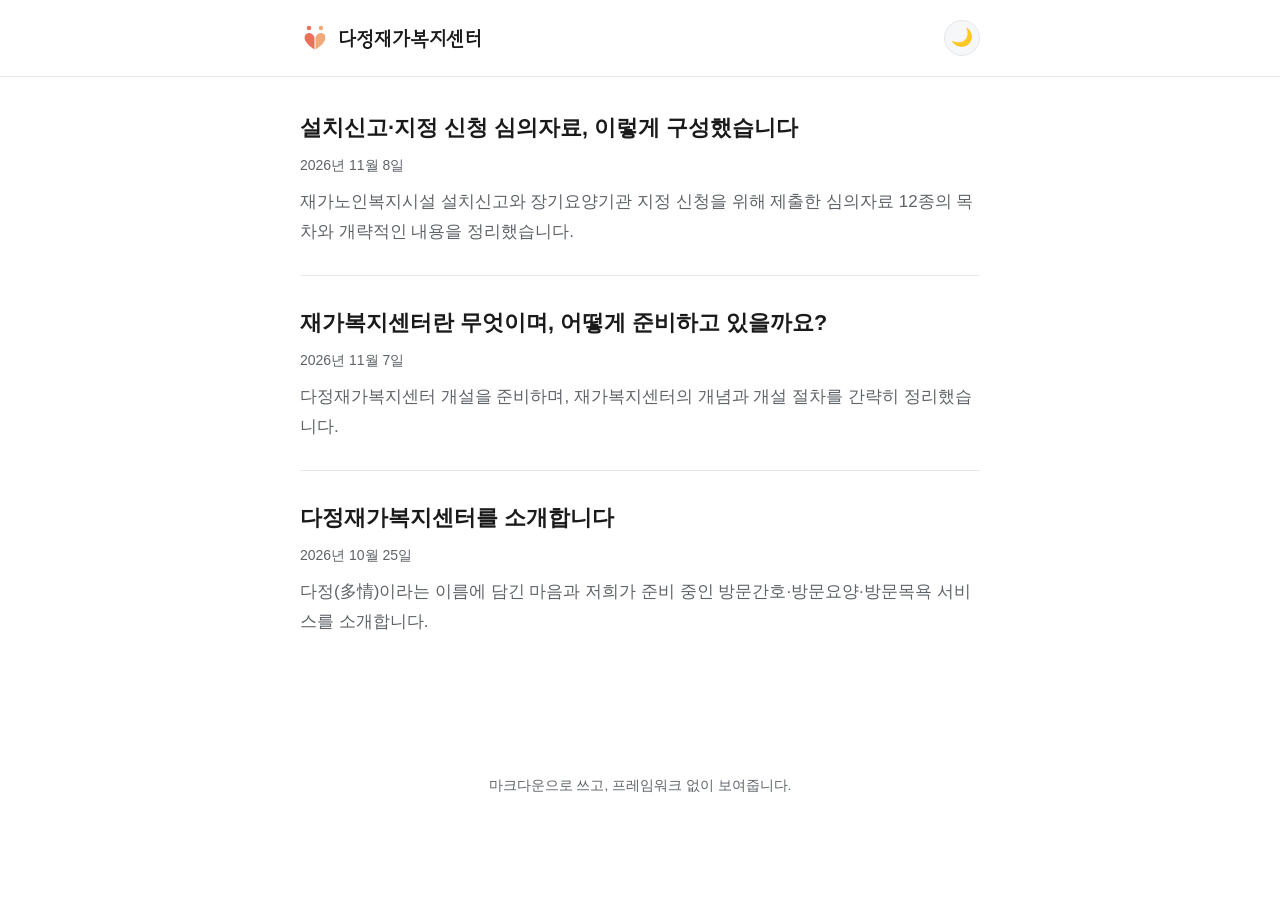
==== index.html @ 91fea153 "블로그초기버전완성 Co-Authored-By: Claude Sonnet 5 <noreply@anthropic.com>" ====
<!DOCTYPE html>
<html lang="ko">
<head>
<meta charset="UTF-8">
<meta name="viewport" content="width=device-width, initial-scale=1.0">
<title>다정재가복지센터</title>
<link rel="stylesheet" href="https://fonts.googleapis.com/css2?family=Gowun+Dodum&display=swap">
<link rel="stylesheet" href="css/style.css">
<script src="js/theme.js"></script>
</head>
<body>
  <header class="site-header">
    <div class="site-header-inner">
      <a class="site-title" href="index.html">
        <svg class="site-logo" width="30" height="30" viewBox="0 0 120 120" role="img" aria-label="하트를 반씩 나눈 두 사람">
          <circle cx="36" cy="20" r="9" fill="#E8735A"/>
          <circle cx="84" cy="20" r="9" fill="#F2A97A"/>
          <path d="M58 106 L58 58 C54 46 46 40 36 40 C20 40 14 58 22 72 C28 84 42 96 58 106Z" fill="#E8735A"/>
          <path d="M62 106 L62 58 C66 46 74 40 84 40 C100 40 106 58 98 72 C92 84 78 96 62 106Z" fill="#F2A97A"/>
        </svg>
        <span>다정재가복지센터</span>
      </a>
      <button class="theme-toggle" data-theme-toggle aria-label="다크 모드로 전환">🌙</button>
    </div>
  </header>

  <main>
    <ul class="post-list" id="post-list">
      <p class="empty-state">글을 불러오는 중...</p>
    </ul>
  </main>

  <footer class="site-footer">
    <p>마크다운으로 쓰고, 프레임워크 없이 보여줍니다.</p>
  </footer>

  <script src="js/list.js"></script>
</body>
</html>
---- css/style.css ----
:root {
  --bg: #ffffff;
  --bg-elevated: #f6f7f8;
  --text: #1a1a1a;
  --text-muted: #5f6368;
  --border: #e5e7eb;
  --accent: #2563eb;
  --accent-hover: #1d4ed8;
  --code-bg: #f1f2f4;

  --font-sans: -apple-system, BlinkMacSystemFont, "Segoe UI", "Malgun Gothic", Roboto, Helvetica, Arial, sans-serif;
  --font-mono: "SFMono-Regular", Consolas, "Liberation Mono", Menlo, monospace;

  color-scheme: light;
}

:root[data-theme="dark"] {
  --bg: #15171a;
  --bg-elevated: #1c1f23;
  --text: #e8e9ea;
  --text-muted: #9aa0a6;
  --border: #2a2d31;
  --accent: #60a5fa;
  --accent-hover: #93c5fd;
  --code-bg: #1f2227;

  color-scheme: dark;
}

* {
  box-sizing: border-box;
}

html, body {
  margin: 0;
  padding: 0;
}

body {
  background: var(--bg);
  color: var(--text);
  font-family: var(--font-sans);
  line-height: 1.75;
  font-size: 17px;
  -webkit-font-smoothing: antialiased;
  transition: background-color 0.2s ease, color 0.2s ease;
}

a {
  color: var(--accent);
  text-decoration: none;
}

a:hover {
  color: var(--accent-hover);
  text-decoration: underline;
}

.site-header {
  border-bottom: 1px solid var(--border);
}

.site-header-inner {
  max-width: 720px;
  margin: 0 auto;
  padding: 1.25rem 1.25rem;
  display: flex;
  align-items: center;
  justify-content: space-between;
}

.site-title {
  display: flex;
  align-items: center;
  gap: 0.5rem;
  font-family: 'Gowun Dodum', var(--font-sans);
  font-size: 1.25rem;
  font-weight: 700;
  color: var(--text);
}

.site-title:hover {
  text-decoration: none;
  color: var(--text);
}

.site-logo {
  flex-shrink: 0;
}

.theme-toggle {
  border: 1px solid var(--border);
  background: var(--bg-elevated);
  color: var(--text);
  border-radius: 999px;
  width: 2.25rem;
  height: 2.25rem;
  display: flex;
  align-items: center;
  justify-content: center;
  cursor: pointer;
  font-size: 1.1rem;
  line-height: 1;
}

.theme-toggle:hover {
  border-color: var(--accent);
}

main {
  max-width: 720px;
  margin: 0 auto;
  padding: 2rem 1.25rem 4rem;
}

/* 글 목록 */
.post-list {
  list-style: none;
  margin: 0;
  padding: 0;
  display: flex;
  flex-direction: column;
  gap: 1.75rem;
}

.post-card {
  padding-bottom: 1.75rem;
  border-bottom: 1px solid var(--border);
}

.post-card:last-child {
  border-bottom: none;
}

.post-card-title {
  margin: 0 0 0.4rem;
  font-size: 1.35rem;
}

.post-card-title a {
  color: var(--text);
}

.post-card-meta {
  color: var(--text-muted);
  font-size: 0.875rem;
  margin: 0 0 0.6rem;
}

.post-card-summary {
  margin: 0;
  color: var(--text-muted);
}

.empty-state, .error-state {
  color: var(--text-muted);
  padding: 2rem 0;
}

/* 글 상세 */
.post-header {
  margin-bottom: 2rem;
}

.back-link {
  display: inline-block;
  margin-bottom: 1.5rem;
  font-size: 0.9rem;
  color: var(--text-muted);
}

.post-title {
  font-size: 2rem;
  line-height: 1.3;
  margin: 0 0 0.5rem;
}

.post-meta {
  color: var(--text-muted);
  font-size: 0.9rem;
}

.post-content h1,
.post-content h2,
.post-content h3 {
  line-height: 1.4;
  margin-top: 2em;
  margin-bottom: 0.6em;
}

.post-content h1:first-child,
.post-content h2:first-child,
.post-content h3:first-child {
  margin-top: 0;
}

.post-content p {
  margin: 0 0 1.2em;
}

.post-content ul,
.post-content ol {
  margin: 0 0 1.2em;
  padding-left: 1.4em;
}

.post-content li {
  margin-bottom: 0.4em;
}

.post-content blockquote {
  margin: 0 0 1.2em;
  padding: 0.2em 1.2em;
  border-left: 3px solid var(--accent);
  color: var(--text-muted);
}

.post-content code {
  background: var(--code-bg);
  font-family: var(--font-mono);
  font-size: 0.9em;
  padding: 0.15em 0.4em;
  border-radius: 4px;
}

.post-content pre {
  background: var(--code-bg);
  padding: 1rem 1.2rem;
  border-radius: 8px;
  overflow-x: auto;
  margin: 0 0 1.2em;
}

.post-content pre code {
  background: none;
  padding: 0;
  font-size: 0.9em;
}

.post-content hr {
  border: none;
  border-top: 1px solid var(--border);
  margin: 2em 0;
}

.post-content img {
  display: block;
  max-width: 100%;
  margin: 0 auto 1.2em;
  border-radius: 8px;
}

.post-content iframe {
  display: block;
  width: 100%;
  max-width: 100%;
  margin: 0 0 0.6em;
}

.post-content .feature-grid {
  display: grid;
  grid-template-columns: repeat(auto-fit, minmax(150px, 1fr));
  gap: 1rem;
  margin: 0 0 1.5em;
}

.post-content .feature-card {
  background: var(--bg-elevated);
  border: 1px solid var(--border);
  border-radius: 12px;
  padding: 1.1rem 1rem;
  text-align: center;
}

.post-content .feature-card .feature-icon {
  font-size: 1.8rem;
  display: block;
  margin-bottom: 0.4rem;
}

.post-content .feature-card .feature-label {
  font-weight: 700;
}

.site-footer {
  text-align: center;
  color: var(--text-muted);
  font-size: 0.85rem;
  padding: 2rem 1.25rem 3rem;
}

/* 모바일 */
@media (max-width: 480px) {
  body {
    font-size: 16px;
  }

  .site-header-inner {
    padding: 1rem;
  }

  main {
    padding: 1.5rem 1rem 3rem;
  }

  .post-title {
    font-size: 1.6rem;
  }

  .post-card-title {
    font-size: 1.15rem;
  }
}
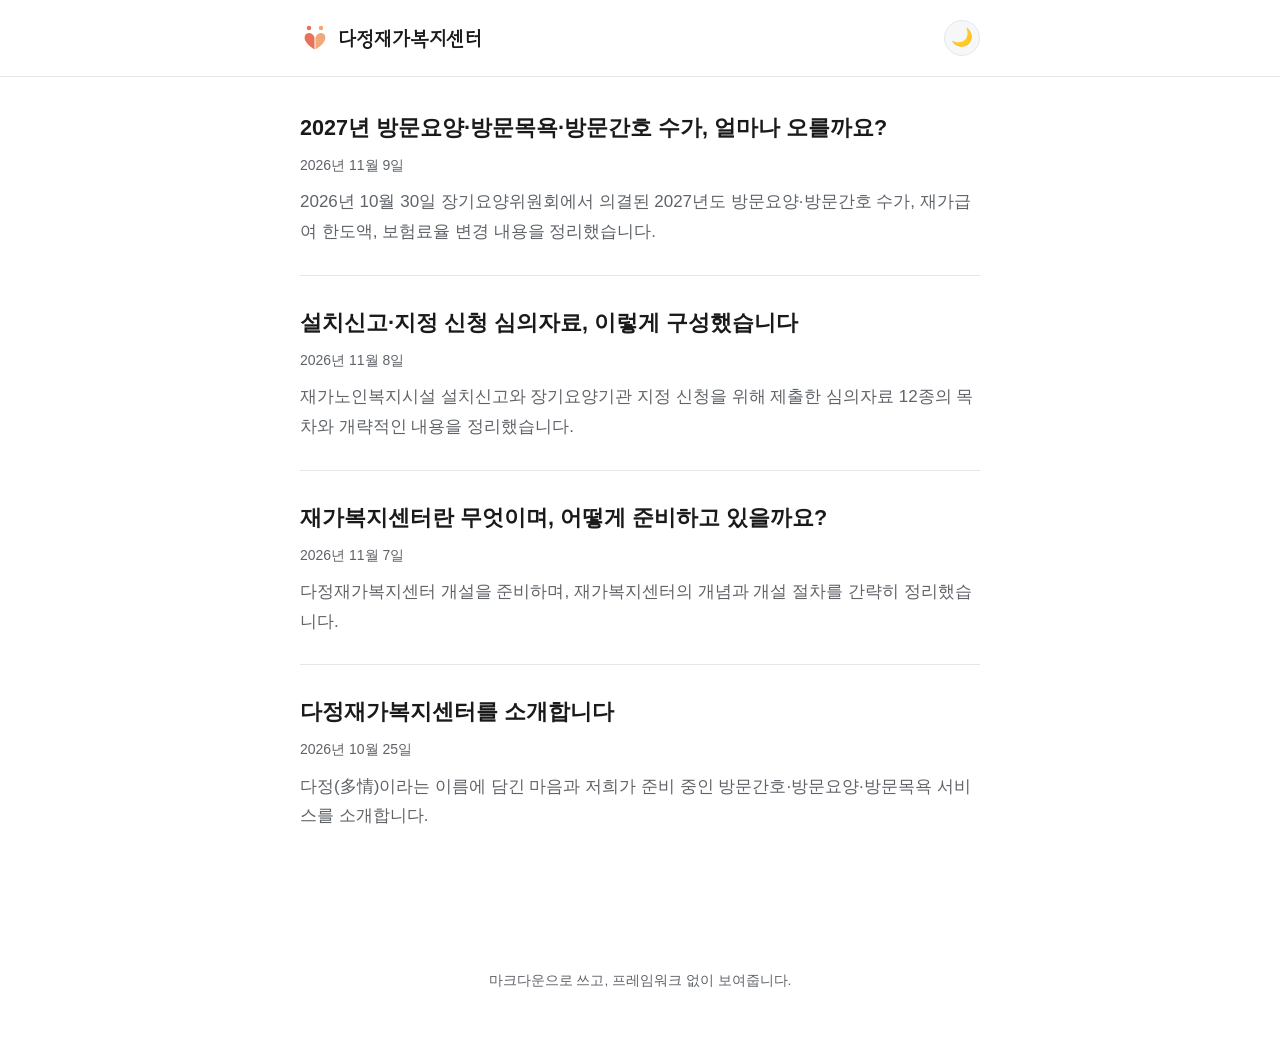
==== commit 01414334: "네이버 서치어드바이저 소유확인 메타태그 추가 Co-Authored-By: Claude Sonnet 5 <noreply@anthropic.com>" ====
--- a/index.html
+++ b/index.html
@@ -3,6 +3,7 @@
 <head>
 <meta charset="UTF-8">
 <meta name="viewport" content="width=device-width, initial-scale=1.0">
+<meta name="naver-site-verification" content="782ce97cec782007a6b8e9a073f89175bdb69049" />
 <title>다정재가복지센터</title>
 <link rel="stylesheet" href="https://fonts.googleapis.com/css2?family=Gowun+Dodum&display=swap">
 <link rel="stylesheet" href="css/style.css">
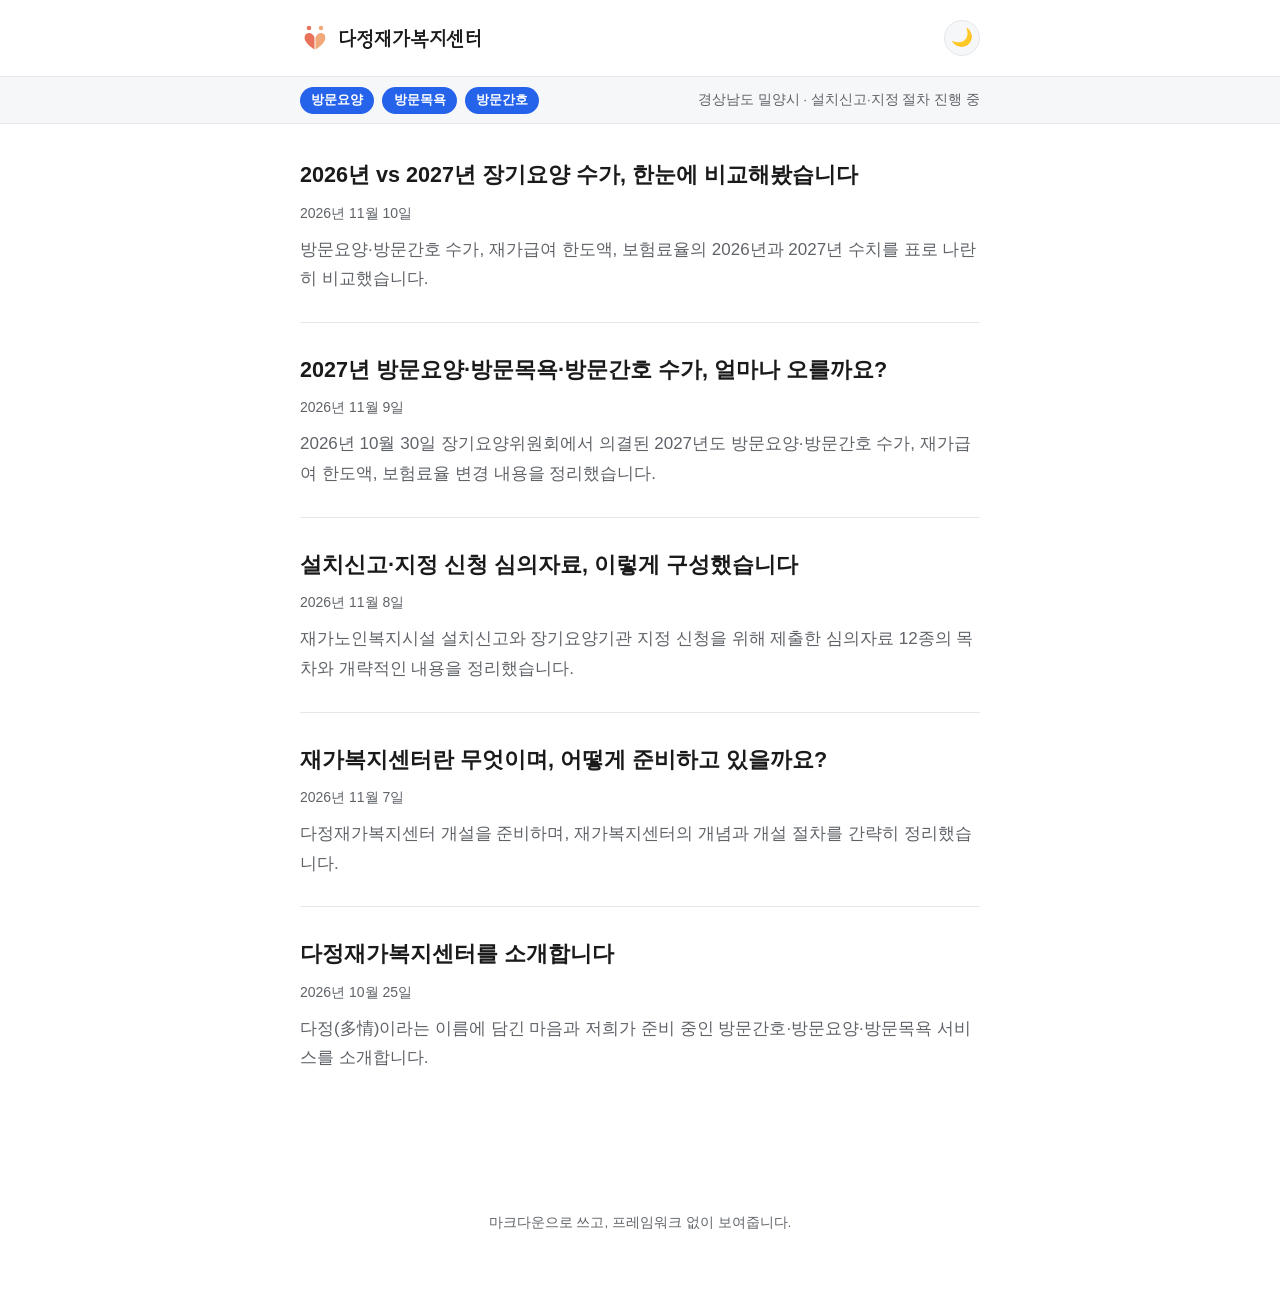
==== commit ec5a0983: "서비스 태그 배지 스트립 추가, 글 목록 썸네일 지원 Co-Authored-By: Claude Sonnet 5 <noreply@anthropic.com>" ====
--- a/index.html
+++ b/index.html
@@ -25,6 +25,15 @@
     </div>
   </header>
 
+  <div class="service-strip">
+    <div class="service-strip-inner">
+      <span class="service-tag">방문요양</span>
+      <span class="service-tag">방문목욕</span>
+      <span class="service-tag">방문간호</span>
+      <span class="service-strip-status">경상남도 밀양시 · 설치신고·지정 절차 진행 중</span>
+    </div>
+  </div>
+
   <main>
     <ul class="post-list" id="post-list">
       <p class="empty-state">글을 불러오는 중...</p>
--- a/css/style.css
+++ b/css/style.css
@@ -107,6 +107,37 @@
   border-color: var(--accent);
 }
 
+.service-strip {
+  background: var(--bg-elevated);
+  border-bottom: 1px solid var(--border);
+}
+
+.service-strip-inner {
+  max-width: 720px;
+  margin: 0 auto;
+  padding: 0.6rem 1.25rem;
+  display: flex;
+  flex-wrap: wrap;
+  align-items: center;
+  gap: 0.5rem;
+  font-size: 0.85rem;
+}
+
+.service-tag {
+  background: var(--accent);
+  color: #fff;
+  border-radius: 999px;
+  padding: 0.15rem 0.7rem;
+  font-weight: 600;
+  font-size: 0.8rem;
+  white-space: nowrap;
+}
+
+.service-strip-status {
+  color: var(--text-muted);
+  margin-left: auto;
+}
+
 main {
   max-width: 720px;
   margin: 0 auto;
@@ -130,6 +161,19 @@
 
 .post-card:last-child {
   border-bottom: none;
+}
+
+.post-card-thumb-link {
+  display: block;
+  margin-bottom: 0.8rem;
+}
+
+.post-card-thumb {
+  display: block;
+  width: 100%;
+  aspect-ratio: 16 / 9;
+  object-fit: cover;
+  border-radius: 10px;
 }
 
 .post-card-title {
@@ -282,6 +326,28 @@
   font-weight: 700;
 }
 
+.post-content table {
+  display: block;
+  overflow-x: auto;
+  width: 100%;
+  border-collapse: collapse;
+  margin: 0 0 1.5em;
+  font-size: 0.92em;
+  white-space: nowrap;
+}
+
+.post-content th,
+.post-content td {
+  border: 1px solid var(--border);
+  padding: 0.55rem 0.7rem;
+  text-align: left;
+}
+
+.post-content th {
+  background: var(--bg-elevated);
+  font-weight: 700;
+}
+
 .site-footer {
   text-align: center;
   color: var(--text-muted);
@@ -310,4 +376,9 @@
   .post-card-title {
     font-size: 1.15rem;
   }
-}
+
+  .service-strip-status {
+    margin-left: 0;
+    width: 100%;
+  }
+}
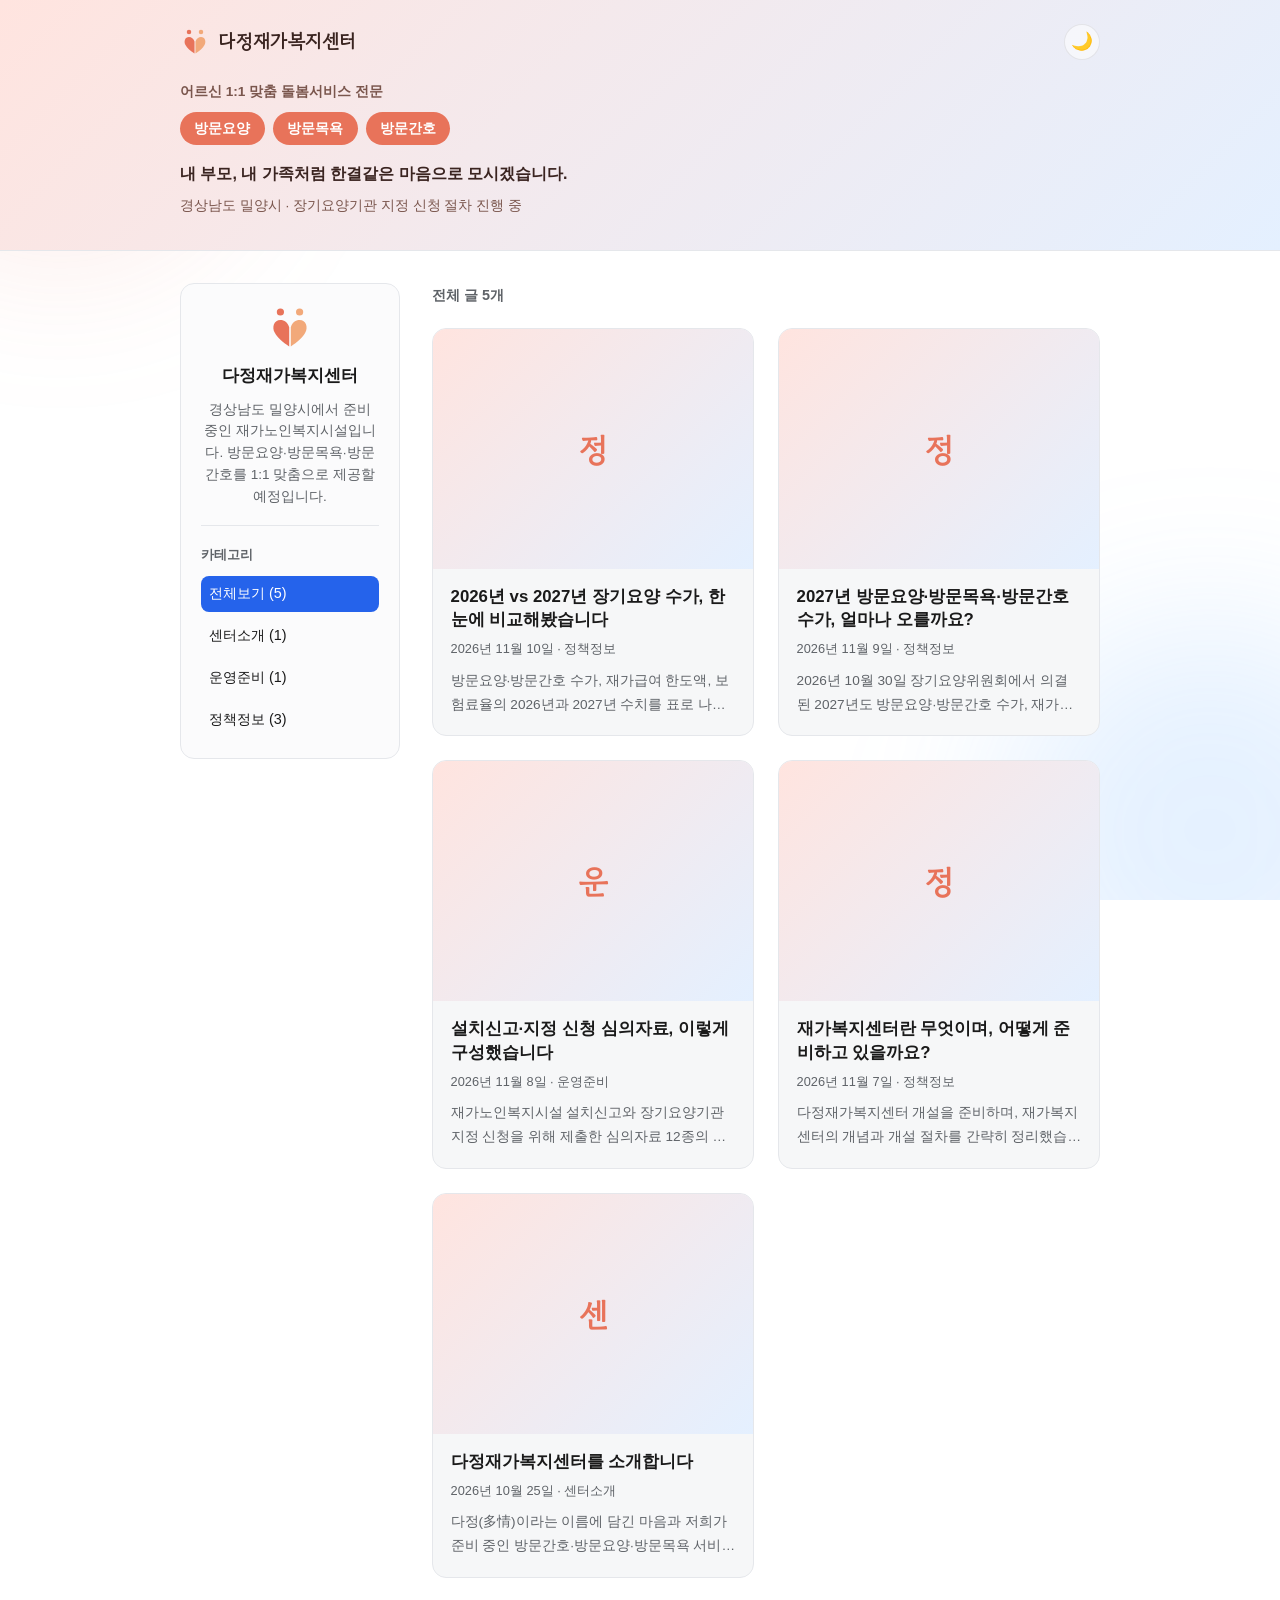
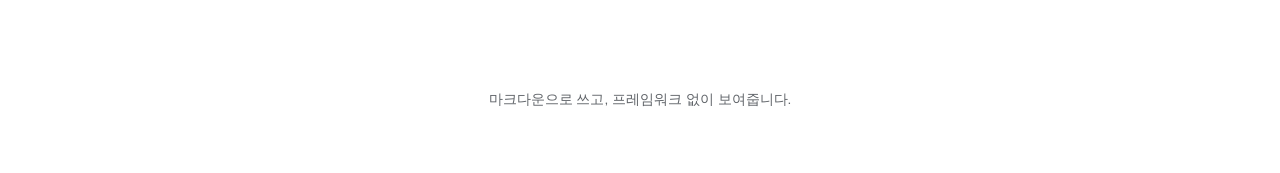
==== commit ae064959: "네이버 블로그 스타일 전면 리디자인 (배너 헤더, 사이드바 카테고리, 사진 카드 그리드) Co-Authored-By: Claude Sonnet 5 <noreply@anthropic" ====
--- a/index.html
+++ b/index.html
@@ -10,40 +10,64 @@
 <script src="js/theme.js"></script>
 </head>
 <body>
-  <header class="site-header">
-    <div class="site-header-inner">
-      <a class="site-title" href="index.html">
-        <svg class="site-logo" width="30" height="30" viewBox="0 0 120 120" role="img" aria-label="하트를 반씩 나눈 두 사람">
+  <div class="bg-decor" aria-hidden="true"></div>
+
+  <header class="hero-banner">
+    <div class="hero-banner-inner">
+      <div class="hero-top">
+        <a class="site-title" href="index.html">
+          <svg class="site-logo" width="30" height="30" viewBox="0 0 120 120" role="img" aria-label="하트를 반씩 나눈 두 사람">
+            <circle cx="36" cy="20" r="9" fill="#E8735A"/>
+            <circle cx="84" cy="20" r="9" fill="#F2A97A"/>
+            <path d="M58 106 L58 58 C54 46 46 40 36 40 C20 40 14 58 22 72 C28 84 42 96 58 106Z" fill="#E8735A"/>
+            <path d="M62 106 L62 58 C66 46 74 40 84 40 C100 40 106 58 98 72 C92 84 78 96 62 106Z" fill="#F2A97A"/>
+          </svg>
+          <span>다정재가복지센터</span>
+        </a>
+        <button class="theme-toggle" data-theme-toggle aria-label="다크 모드로 전환">🌙</button>
+      </div>
+      <p class="hero-eyebrow">어르신 1:1 맞춤 돌봄서비스 전문</p>
+      <div class="hero-tags">
+        <span class="hero-tag">방문요양</span>
+        <span class="hero-tag">방문목욕</span>
+        <span class="hero-tag">방문간호</span>
+      </div>
+      <p class="hero-tagline">내 부모, 내 가족처럼 한결같은 마음으로 모시겠습니다.</p>
+      <p class="hero-status">경상남도 밀양시 · 장기요양기관 지정 신청 절차 진행 중</p>
+    </div>
+  </header>
+
+  <div class="layout">
+    <aside class="sidebar">
+      <div class="profile-card">
+        <svg class="profile-logo" width="48" height="48" viewBox="0 0 120 120" role="img" aria-label="하트를 반씩 나눈 두 사람">
           <circle cx="36" cy="20" r="9" fill="#E8735A"/>
           <circle cx="84" cy="20" r="9" fill="#F2A97A"/>
           <path d="M58 106 L58 58 C54 46 46 40 36 40 C20 40 14 58 22 72 C28 84 42 96 58 106Z" fill="#E8735A"/>
           <path d="M62 106 L62 58 C66 46 74 40 84 40 C100 40 106 58 98 72 C92 84 78 96 62 106Z" fill="#F2A97A"/>
         </svg>
-        <span>다정재가복지센터</span>
-      </a>
-      <button class="theme-toggle" data-theme-toggle aria-label="다크 모드로 전환">🌙</button>
-    </div>
-  </header>
+        <p class="profile-name">다정재가복지센터</p>
+        <p class="profile-bio">경상남도 밀양시에서 준비 중인 재가노인복지시설입니다. 방문요양·방문목욕·방문간호를 1:1 맞춤으로 제공할 예정입니다.</p>
+      </div>
+      <nav class="category-nav" aria-label="카테고리">
+        <h2 class="sidebar-heading">카테고리</h2>
+        <ul id="category-list"></ul>
+      </nav>
+    </aside>
 
-  <div class="service-strip">
-    <div class="service-strip-inner">
-      <span class="service-tag">방문요양</span>
-      <span class="service-tag">방문목욕</span>
-      <span class="service-tag">방문간호</span>
-      <span class="service-strip-status">경상남도 밀양시 · 설치신고·지정 절차 진행 중</span>
-    </div>
+    <main class="content">
+      <p class="content-count" id="content-count"></p>
+      <ul class="post-grid" id="post-list">
+        <p class="empty-state">글을 불러오는 중...</p>
+      </ul>
+    </main>
   </div>
-
-  <main>
-    <ul class="post-list" id="post-list">
-      <p class="empty-state">글을 불러오는 중...</p>
-    </ul>
-  </main>
 
   <footer class="site-footer">
     <p>마크다운으로 쓰고, 프레임워크 없이 보여줍니다.</p>
   </footer>
 
+  <script src="js/categories.js"></script>
   <script src="js/list.js"></script>
 </body>
 </html>
--- a/css/style.css
+++ b/css/style.css
@@ -8,6 +8,15 @@
   --accent-hover: #1d4ed8;
   --code-bg: #f1f2f4;
 
+  --hero-grad-start: #ffe4df;
+  --hero-grad-end: #e4f0ff;
+  --hero-text: #3a2420;
+  --hero-text-muted: #7a564d;
+  --tag-bg: #e8735a;
+  --blob-a: rgba(232, 115, 90, 0.14);
+  --blob-b: rgba(96, 165, 250, 0.16);
+  --sidebar-bg: #fbfbfc;
+
   --font-sans: -apple-system, BlinkMacSystemFont, "Segoe UI", "Malgun Gothic", Roboto, Helvetica, Arial, sans-serif;
   --font-mono: "SFMono-Regular", Consolas, "Liberation Mono", Menlo, monospace;
 
@@ -24,6 +33,15 @@
   --accent-hover: #93c5fd;
   --code-bg: #1f2227;
 
+  --hero-grad-start: #2b2024;
+  --hero-grad-end: #1b2430;
+  --hero-text: #f3e9e6;
+  --hero-text-muted: #cbb9b4;
+  --tag-bg: #c45c46;
+  --blob-a: rgba(232, 115, 90, 0.08);
+  --blob-b: rgba(96, 165, 250, 0.1);
+  --sidebar-bg: #1a1c20;
+
   color-scheme: dark;
 }
 
@@ -56,17 +74,57 @@
   text-decoration: underline;
 }
 
-.site-header {
+/* 배경 장식 (고정, 모든 콘텐츠 뒤) */
+.bg-decor {
+  position: fixed;
+  inset: 0;
+  z-index: -1;
+  overflow: hidden;
+  pointer-events: none;
+}
+
+.bg-decor::before,
+.bg-decor::after {
+  content: "";
+  position: absolute;
+  border-radius: 50%;
+  filter: blur(80px);
+}
+
+.bg-decor::before {
+  width: 360px;
+  height: 360px;
+  background: var(--blob-a);
+  top: -100px;
+  left: -120px;
+}
+
+.bg-decor::after {
+  width: 420px;
+  height: 420px;
+  background: var(--blob-b);
+  bottom: -140px;
+  right: -140px;
+}
+
+/* 상단 배너 */
+.hero-banner {
+  background: linear-gradient(135deg, var(--hero-grad-start), var(--hero-grad-end));
   border-bottom: 1px solid var(--border);
 }
 
-.site-header-inner {
-  max-width: 720px;
+.hero-banner-inner {
+  max-width: 960px;
   margin: 0 auto;
-  padding: 1.25rem 1.25rem;
+  padding: 1.5rem 1.25rem 2rem;
+  color: var(--hero-text);
+}
+
+.hero-top {
   display: flex;
   align-items: center;
   justify-content: space-between;
+  margin-bottom: 1.25rem;
 }
 
 .site-title {
@@ -74,14 +132,14 @@
   align-items: center;
   gap: 0.5rem;
   font-family: 'Gowun Dodum', var(--font-sans);
-  font-size: 1.25rem;
-  font-weight: 700;
-  color: var(--text);
+  font-size: 1.2rem;
+  font-weight: 700;
+  color: var(--hero-text);
 }
 
 .site-title:hover {
   text-decoration: none;
-  color: var(--text);
+  color: var(--hero-text);
 }
 
 .site-logo {
@@ -89,9 +147,9 @@
 }
 
 .theme-toggle {
-  border: 1px solid var(--border);
-  background: var(--bg-elevated);
-  color: var(--text);
+  border: 1px solid rgba(0, 0, 0, 0.08);
+  background: rgba(255, 255, 255, 0.55);
+  color: var(--hero-text);
   border-radius: 999px;
   width: 2.25rem;
   height: 2.25rem;
@@ -103,82 +161,185 @@
   line-height: 1;
 }
 
+:root[data-theme="dark"] .theme-toggle {
+  background: rgba(255, 255, 255, 0.08);
+  border-color: rgba(255, 255, 255, 0.14);
+}
+
 .theme-toggle:hover {
-  border-color: var(--accent);
-}
-
-.service-strip {
-  background: var(--bg-elevated);
-  border-bottom: 1px solid var(--border);
-}
-
-.service-strip-inner {
-  max-width: 720px;
-  margin: 0 auto;
-  padding: 0.6rem 1.25rem;
+  border-color: var(--tag-bg);
+}
+
+.hero-eyebrow {
+  margin: 0 0 0.5rem;
+  font-size: 0.85rem;
+  font-weight: 700;
+  color: var(--hero-text-muted);
+}
+
+.hero-tags {
   display: flex;
   flex-wrap: wrap;
-  align-items: center;
   gap: 0.5rem;
-  font-size: 0.85rem;
-}
-
-.service-tag {
-  background: var(--accent);
+  margin-bottom: 0.9rem;
+}
+
+.hero-tag {
+  background: var(--tag-bg);
   color: #fff;
   border-radius: 999px;
-  padding: 0.15rem 0.7rem;
+  padding: 0.3rem 0.9rem;
+  font-weight: 700;
+  font-size: 0.85rem;
+}
+
+.hero-tagline {
+  margin: 0 0 0.4rem;
+  font-size: 1rem;
   font-weight: 600;
-  font-size: 0.8rem;
-  white-space: nowrap;
-}
-
-.service-strip-status {
-  color: var(--text-muted);
-  margin-left: auto;
-}
-
-main {
-  max-width: 720px;
+}
+
+.hero-status {
+  margin: 0;
+  font-size: 0.85rem;
+  color: var(--hero-text-muted);
+}
+
+/* 2단 레이아웃 (사이드바 + 본문) */
+.layout {
+  max-width: 960px;
   margin: 0 auto;
   padding: 2rem 1.25rem 4rem;
-}
-
-/* 글 목록 */
-.post-list {
+  display: grid;
+  grid-template-columns: 220px 1fr;
+  gap: 2rem;
+  align-items: start;
+}
+
+.sidebar {
+  background: var(--sidebar-bg);
+  border: 1px solid var(--border);
+  border-radius: 14px;
+  padding: 1.25rem;
+  position: sticky;
+  top: 1.5rem;
+}
+
+.profile-card {
+  text-align: center;
+  padding-bottom: 1.1rem;
+  margin-bottom: 1.1rem;
+  border-bottom: 1px solid var(--border);
+}
+
+.profile-logo {
+  display: block;
+  margin: 0 auto 0.6rem;
+}
+
+.profile-name {
+  margin: 0 0 0.5rem;
+  font-weight: 700;
+  font-size: 1.05rem;
+}
+
+.profile-bio {
+  margin: 0;
+  font-size: 0.85rem;
+  color: var(--text-muted);
+  line-height: 1.6;
+}
+
+.sidebar-heading {
+  margin: 0 0 0.6rem;
+  font-size: 0.8rem;
+  font-weight: 700;
+  color: var(--text-muted);
+}
+
+.category-nav ul {
   list-style: none;
   margin: 0;
   padding: 0;
   display: flex;
   flex-direction: column;
-  gap: 1.75rem;
+  gap: 0.35rem;
+}
+
+.category-nav a {
+  display: block;
+  padding: 0.35rem 0.5rem;
+  border-radius: 8px;
+  font-size: 0.9rem;
+  color: var(--text);
+}
+
+.category-nav a:hover {
+  background: var(--bg-elevated);
+  text-decoration: none;
+}
+
+.category-nav li.is-active a {
+  background: var(--accent);
+  color: #fff;
+}
+
+.content-count {
+  margin: 0 0 1.25rem;
+  font-size: 0.9rem;
+  color: var(--text-muted);
+  font-weight: 600;
+}
+
+/* 글 목록 (사진 카드 그리드) */
+.post-grid {
+  list-style: none;
+  margin: 0;
+  padding: 0;
+  display: grid;
+  grid-template-columns: repeat(2, 1fr);
+  gap: 1.5rem;
 }
 
 .post-card {
-  padding-bottom: 1.75rem;
-  border-bottom: 1px solid var(--border);
-}
-
-.post-card:last-child {
-  border-bottom: none;
+  background: var(--bg-elevated);
+  border: 1px solid var(--border);
+  border-radius: 14px;
+  overflow: hidden;
+  display: flex;
+  flex-direction: column;
 }
 
 .post-card-thumb-link {
   display: block;
-  margin-bottom: 0.8rem;
 }
 
 .post-card-thumb {
   display: block;
   width: 100%;
-  aspect-ratio: 16 / 9;
+  aspect-ratio: 4 / 3;
   object-fit: cover;
-  border-radius: 10px;
+}
+
+.post-card-thumb-placeholder {
+  display: flex;
+  align-items: center;
+  justify-content: center;
+  background: linear-gradient(135deg, var(--hero-grad-start), var(--hero-grad-end));
+  color: var(--tag-bg);
+  font-size: 2rem;
+  font-weight: 700;
+  font-family: 'Gowun Dodum', var(--font-sans);
+}
+
+.post-card-body {
+  padding: 1rem 1.1rem 1.2rem;
 }
 
 .post-card-title {
   margin: 0 0 0.4rem;
-  font-size: 1.35rem;
+  font-size: 1.05rem;
+  line-height: 1.4;
 }
 
 .post-card-title a {
@@ -187,16 +348,22 @@
 
 .post-card-meta {
   color: var(--text-muted);
-  font-size: 0.875rem;
-  margin: 0 0 0.6rem;
+  font-size: 0.8rem;
+  margin: 0 0 0.5rem;
 }
 
 .post-card-summary {
   margin: 0;
   color: var(--text-muted);
+  font-size: 0.85rem;
+  display: -webkit-box;
+  -webkit-line-clamp: 2;
+  -webkit-box-orient: vertical;
+  overflow: hidden;
 }
 
 .empty-state, .error-state {
+  grid-column: 1 / -1;
   color: var(--text-muted);
   padding: 2rem 0;
 }
@@ -355,18 +522,34 @@
   padding: 2rem 1.25rem 3rem;
 }
 
+/* 사이드바가 본문 위로 쌓이는 중간 폭 */
+@media (max-width: 760px) {
+  .layout {
+    grid-template-columns: 1fr;
+  }
+
+  .sidebar {
+    position: static;
+  }
+
+  .post-grid {
+    grid-template-columns: 1fr;
+  }
+}
+
 /* 모바일 */
 @media (max-width: 480px) {
   body {
     font-size: 16px;
   }
 
-  .site-header-inner {
-    padding: 1rem;
-  }
-
-  main {
+  .hero-banner-inner {
+    padding: 1.25rem 1rem 1.5rem;
+  }
+
+  .layout {
     padding: 1.5rem 1rem 3rem;
+    gap: 1.25rem;
   }
 
   .post-title {
@@ -376,9 +559,4 @@
   .post-card-title {
     font-size: 1.15rem;
   }
-
-  .service-strip-status {
-    margin-left: 0;
-    width: 100%;
-  }
-}
+}
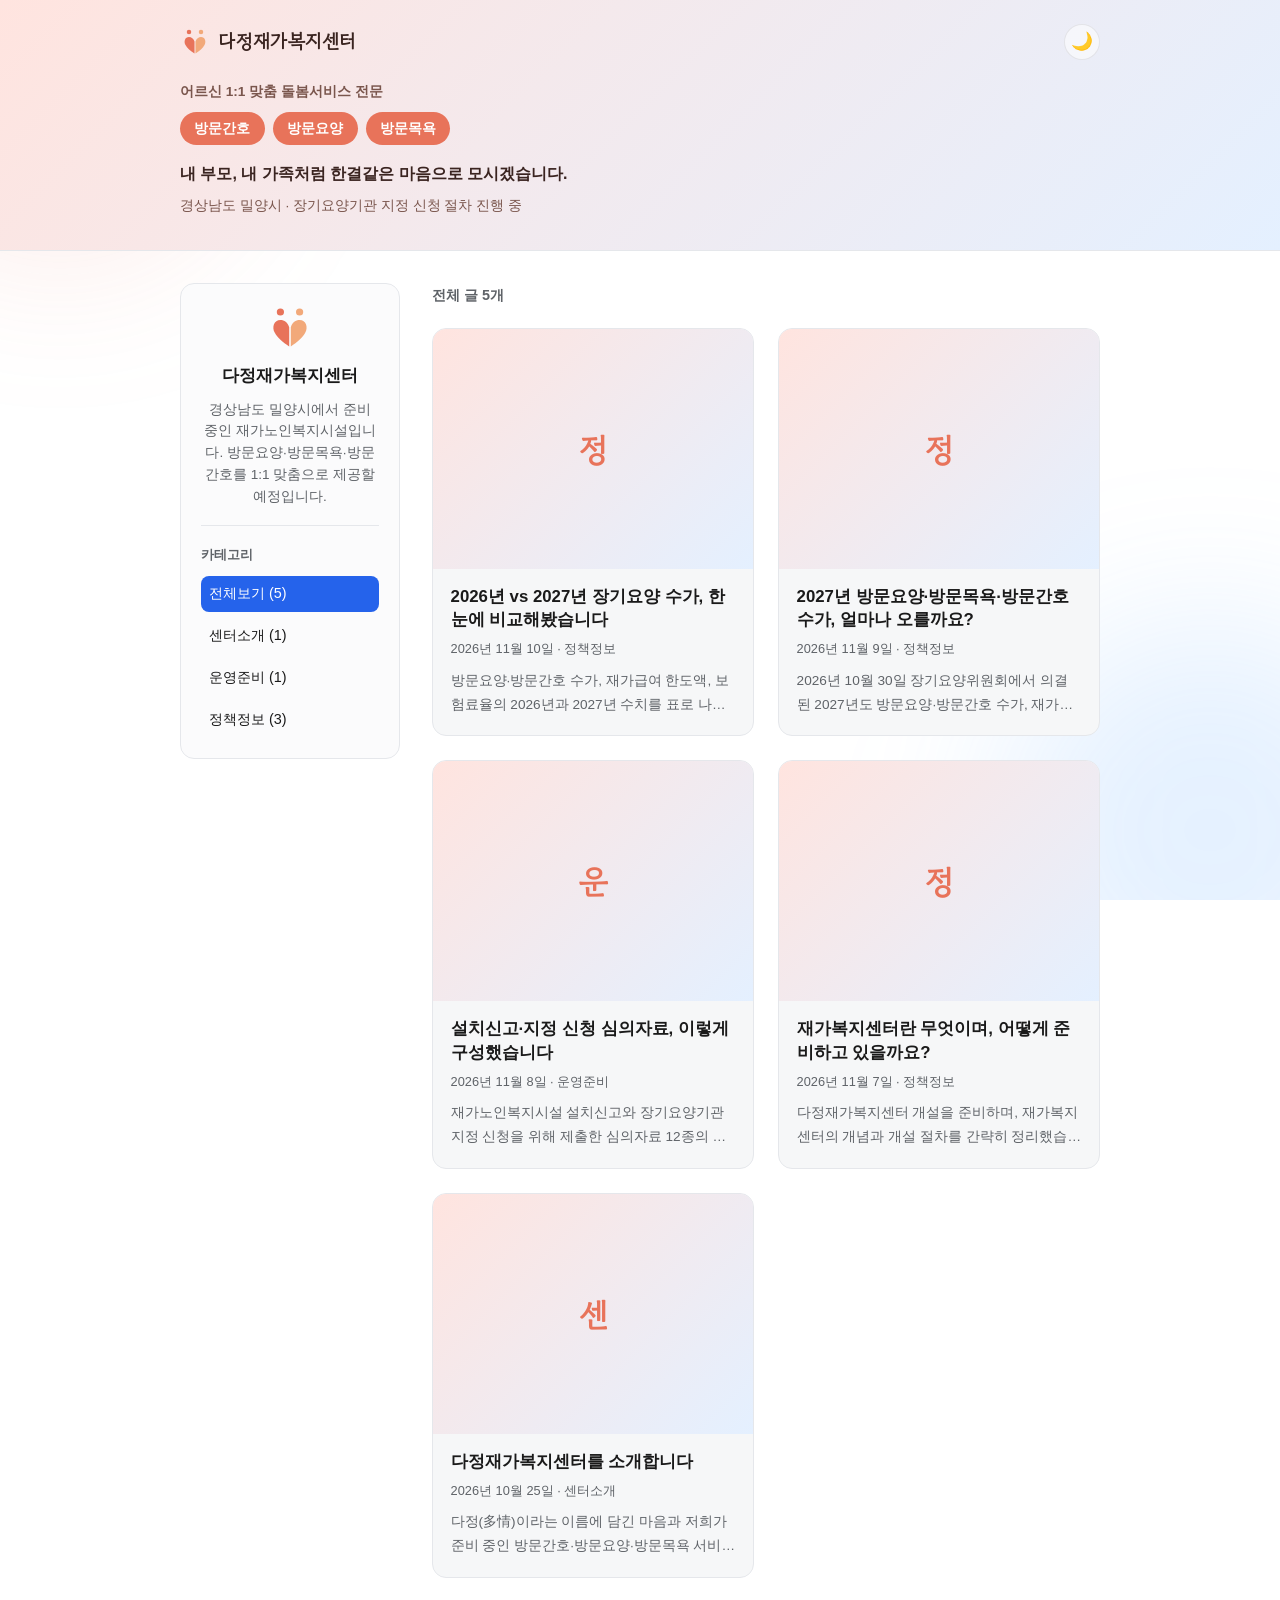
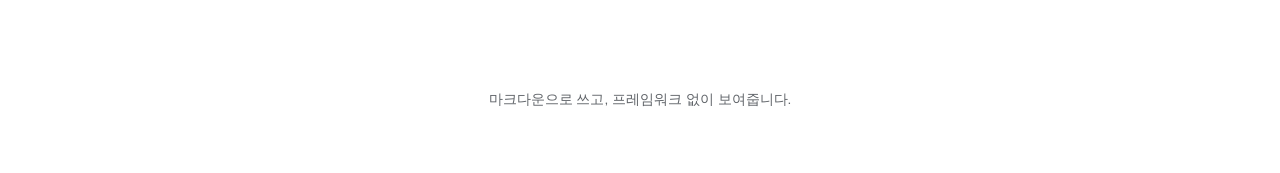
==== commit 7db3fdab: "상단 배너 서비스 태그 순서를 방문간호 우선으로 변경 Co-Authored-By: Claude Sonnet 5 <noreply@anthropic.com>" ====
--- a/index.html
+++ b/index.html
@@ -28,9 +28,9 @@
       </div>
       <p class="hero-eyebrow">어르신 1:1 맞춤 돌봄서비스 전문</p>
       <div class="hero-tags">
+        <span class="hero-tag">방문간호</span>
         <span class="hero-tag">방문요양</span>
         <span class="hero-tag">방문목욕</span>
-        <span class="hero-tag">방문간호</span>
       </div>
       <p class="hero-tagline">내 부모, 내 가족처럼 한결같은 마음으로 모시겠습니다.</p>
       <p class="hero-status">경상남도 밀양시 · 장기요양기관 지정 신청 절차 진행 중</p>
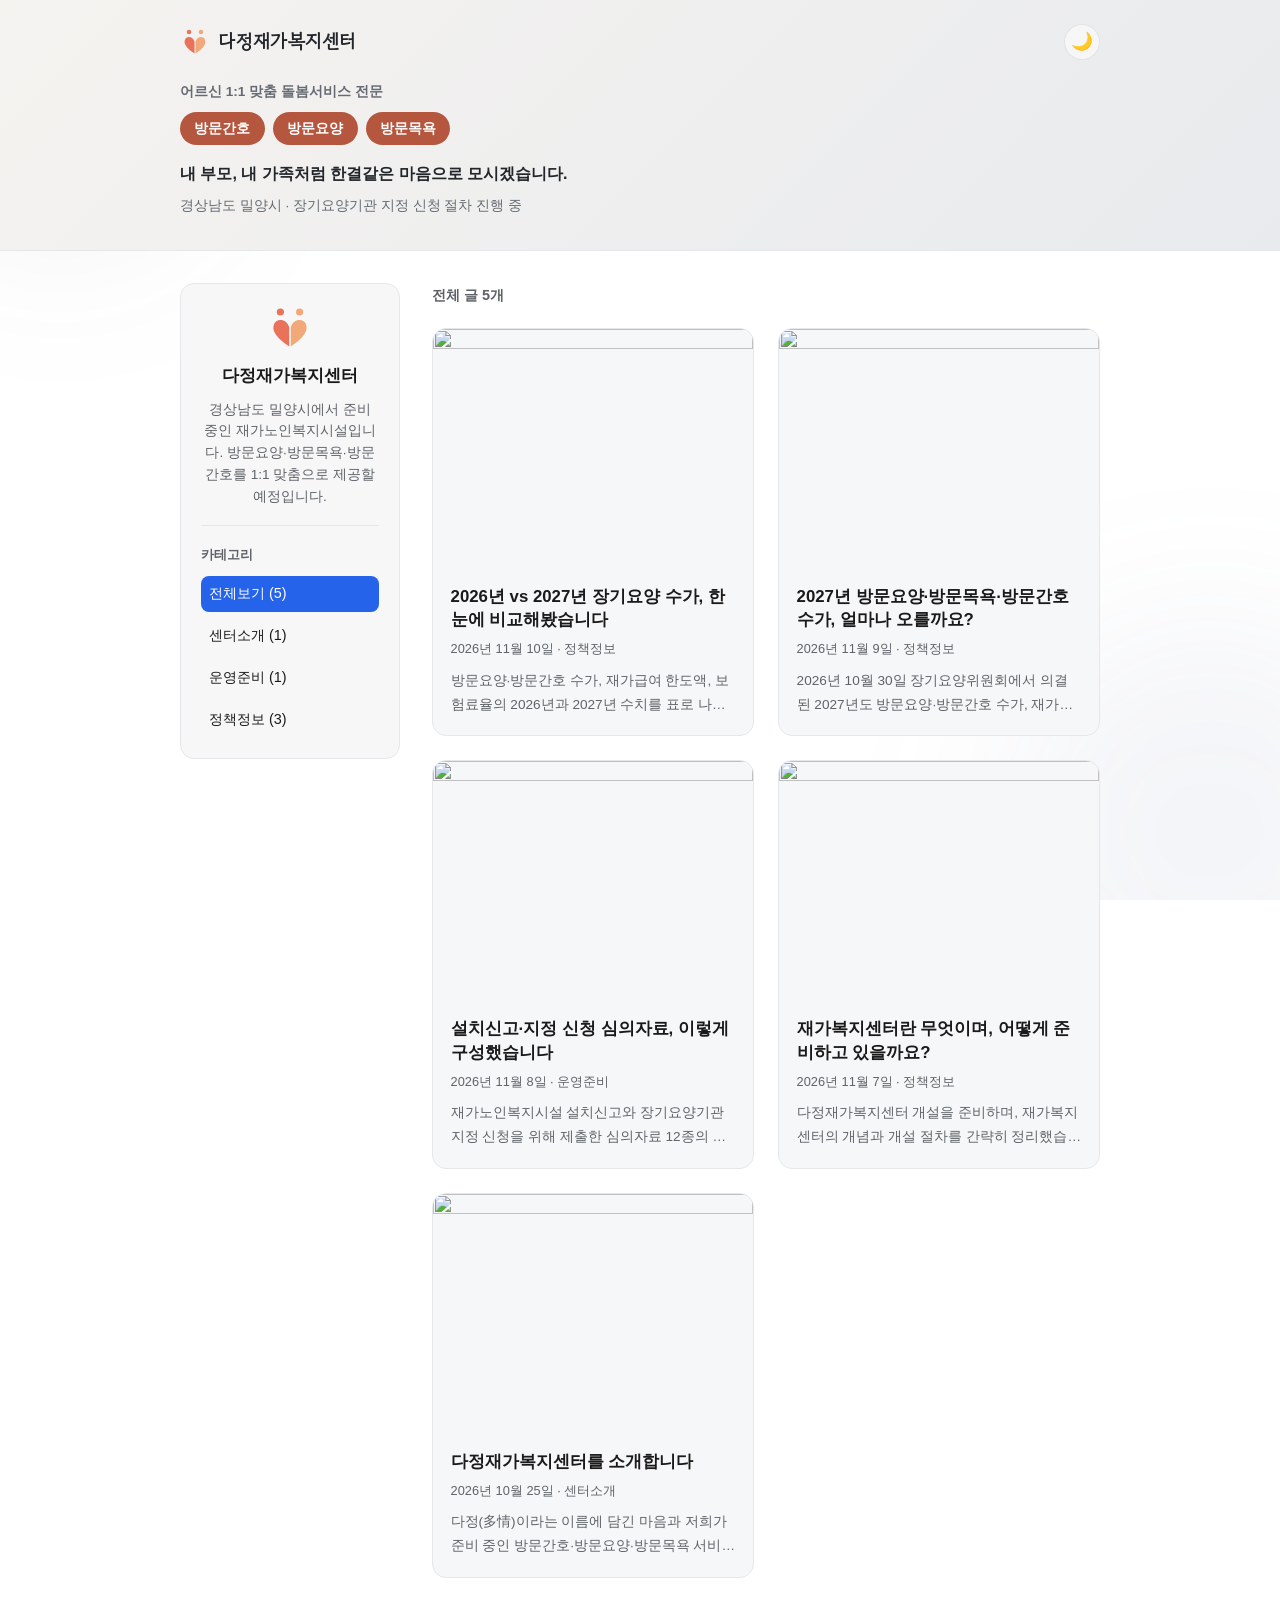
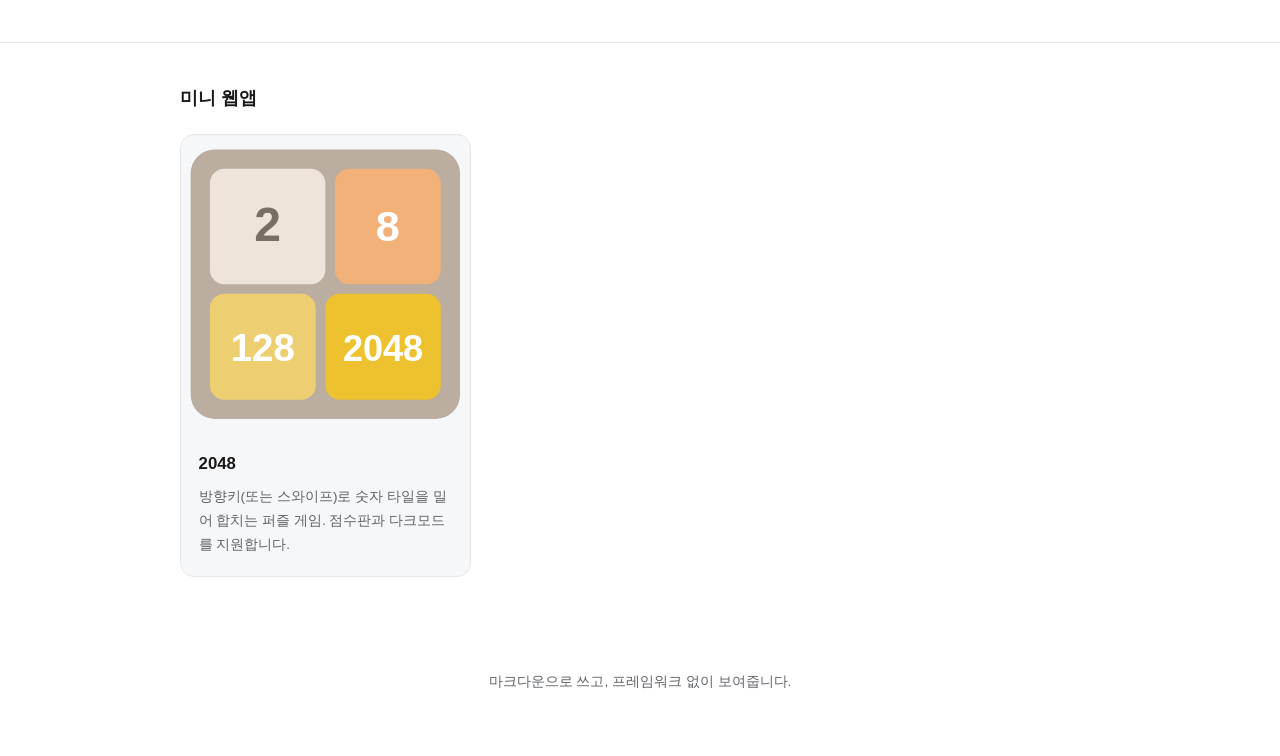
==== commit 82853987: "미니 웹앱 포트폴리오에 2048 게임 추가 Plan/Build/Review 서브에이전트 사이클로 /apps/2048/을 독립 구현하고, 메인 페이지에 웹앱 카드 섹션을 추가해 연결" ====
--- a/index.html
+++ b/index.html
@@ -63,6 +63,35 @@
     </main>
   </div>
 
+  <section class="apps-section">
+    <div class="apps-section-inner">
+      <h2 class="apps-heading">미니 웹앱</h2>
+      <ul class="apps-grid">
+        <li class="app-card">
+          <a class="app-card-link" href="apps/2048/index.html">
+            <div class="app-card-preview" aria-hidden="true">
+              <svg viewBox="0 0 120 120" width="100%" height="100%" role="img" aria-label="2048 타일 미리보기">
+                <rect x="4" y="4" width="112" height="112" rx="10" fill="#bbada0"/>
+                <rect x="12" y="12" width="48" height="48" rx="6" fill="#eee4da"/>
+                <text x="36" y="42" text-anchor="middle" font-family="Arial, sans-serif" font-size="20" font-weight="700" fill="#776e65">2</text>
+                <rect x="64" y="12" width="44" height="48" rx="6" fill="#f2b179"/>
+                <text x="86" y="42" text-anchor="middle" font-family="Arial, sans-serif" font-size="18" font-weight="700" fill="#fff">8</text>
+                <rect x="12" y="64" width="44" height="44" rx="6" fill="#edcf72"/>
+                <text x="34" y="92" text-anchor="middle" font-family="Arial, sans-serif" font-size="16" font-weight="700" fill="#fff">128</text>
+                <rect x="60" y="64" width="48" height="44" rx="6" fill="#edc22e"/>
+                <text x="84" y="92" text-anchor="middle" font-family="Arial, sans-serif" font-size="15" font-weight="700" fill="#fff">2048</text>
+              </svg>
+            </div>
+            <div class="app-card-body">
+              <h3 class="app-card-title">2048</h3>
+              <p class="app-card-desc">방향키(또는 스와이프)로 숫자 타일을 밀어 합치는 퍼즐 게임. 점수판과 다크모드를 지원합니다.</p>
+            </div>
+          </a>
+        </li>
+      </ul>
+    </div>
+  </section>
+
   <footer class="site-footer">
     <p>마크다운으로 쓰고, 프레임워크 없이 보여줍니다.</p>
   </footer>
--- a/css/style.css
+++ b/css/style.css
@@ -8,14 +8,14 @@
   --accent-hover: #1d4ed8;
   --code-bg: #f1f2f4;
 
-  --hero-grad-start: #ffe4df;
-  --hero-grad-end: #e4f0ff;
-  --hero-text: #3a2420;
-  --hero-text-muted: #7a564d;
-  --tag-bg: #e8735a;
-  --blob-a: rgba(232, 115, 90, 0.14);
-  --blob-b: rgba(96, 165, 250, 0.16);
-  --sidebar-bg: #fbfbfc;
+  --hero-grad-start: #f5f3f0;
+  --hero-grad-end: #e8eaed;
+  --hero-text: #22252a;
+  --hero-text-muted: #666b73;
+  --tag-bg: #b5573f;
+  --blob-a: rgba(55, 65, 81, 0.05);
+  --blob-b: rgba(100, 120, 150, 0.07);
+  --sidebar-bg: #f7f7f8;
 
   --font-sans: -apple-system, BlinkMacSystemFont, "Segoe UI", "Malgun Gothic", Roboto, Helvetica, Arial, sans-serif;
   --font-mono: "SFMono-Regular", Consolas, "Liberation Mono", Menlo, monospace;
@@ -33,13 +33,13 @@
   --accent-hover: #93c5fd;
   --code-bg: #1f2227;
 
-  --hero-grad-start: #2b2024;
-  --hero-grad-end: #1b2430;
-  --hero-text: #f3e9e6;
-  --hero-text-muted: #cbb9b4;
-  --tag-bg: #c45c46;
-  --blob-a: rgba(232, 115, 90, 0.08);
-  --blob-b: rgba(96, 165, 250, 0.1);
+  --hero-grad-start: #1c1e22;
+  --hero-grad-end: #191c22;
+  --hero-text: #eceef0;
+  --hero-text-muted: #9aa0a8;
+  --tag-bg: #c2715a;
+  --blob-a: rgba(100, 120, 150, 0.06);
+  --blob-b: rgba(70, 80, 100, 0.08);
   --sidebar-bg: #1a1c20;
 
   color-scheme: dark;
@@ -321,17 +321,6 @@
   object-fit: cover;
 }
 
-.post-card-thumb-placeholder {
-  display: flex;
-  align-items: center;
-  justify-content: center;
-  background: linear-gradient(135deg, var(--hero-grad-start), var(--hero-grad-end));
-  color: var(--tag-bg);
-  font-size: 2rem;
-  font-weight: 700;
-  font-family: 'Gowun Dodum', var(--font-sans);
-}
-
 .post-card-body {
   padding: 1rem 1.1rem 1.2rem;
 }
@@ -366,6 +355,67 @@
   grid-column: 1 / -1;
   color: var(--text-muted);
   padding: 2rem 0;
+}
+
+/* 미니 웹앱 카드 */
+.apps-section {
+  border-top: 1px solid var(--border);
+}
+
+.apps-section-inner {
+  max-width: 960px;
+  margin: 0 auto;
+  padding: 2.5rem 1.25rem 3rem;
+}
+
+.apps-heading {
+  margin: 0 0 1.25rem;
+  font-size: 1.1rem;
+  font-weight: 700;
+}
+
+.apps-grid {
+  list-style: none;
+  margin: 0;
+  padding: 0;
+  display: grid;
+  grid-template-columns: repeat(auto-fill, minmax(220px, 1fr));
+  gap: 1.5rem;
+}
+
+.app-card {
+  background: var(--bg-elevated);
+  border: 1px solid var(--border);
+  border-radius: 14px;
+  overflow: hidden;
+}
+
+.app-card-link {
+  display: flex;
+  flex-direction: column;
+  color: inherit;
+}
+
+.app-card-preview {
+  display: block;
+  width: 100%;
+  aspect-ratio: 4 / 3;
+}
+
+.app-card-body {
+  padding: 1rem 1.1rem 1.2rem;
+}
+
+.app-card-title {
+  margin: 0 0 0.4rem;
+  font-size: 1.05rem;
+  color: var(--text);
+}
+
+.app-card-desc {
+  margin: 0;
+  color: var(--text-muted);
+  font-size: 0.85rem;
 }
 
 /* 글 상세 */
@@ -559,4 +609,8 @@
   .post-card-title {
     font-size: 1.15rem;
   }
-}
+
+  .apps-grid {
+    grid-template-columns: 1fr;
+  }
+}
